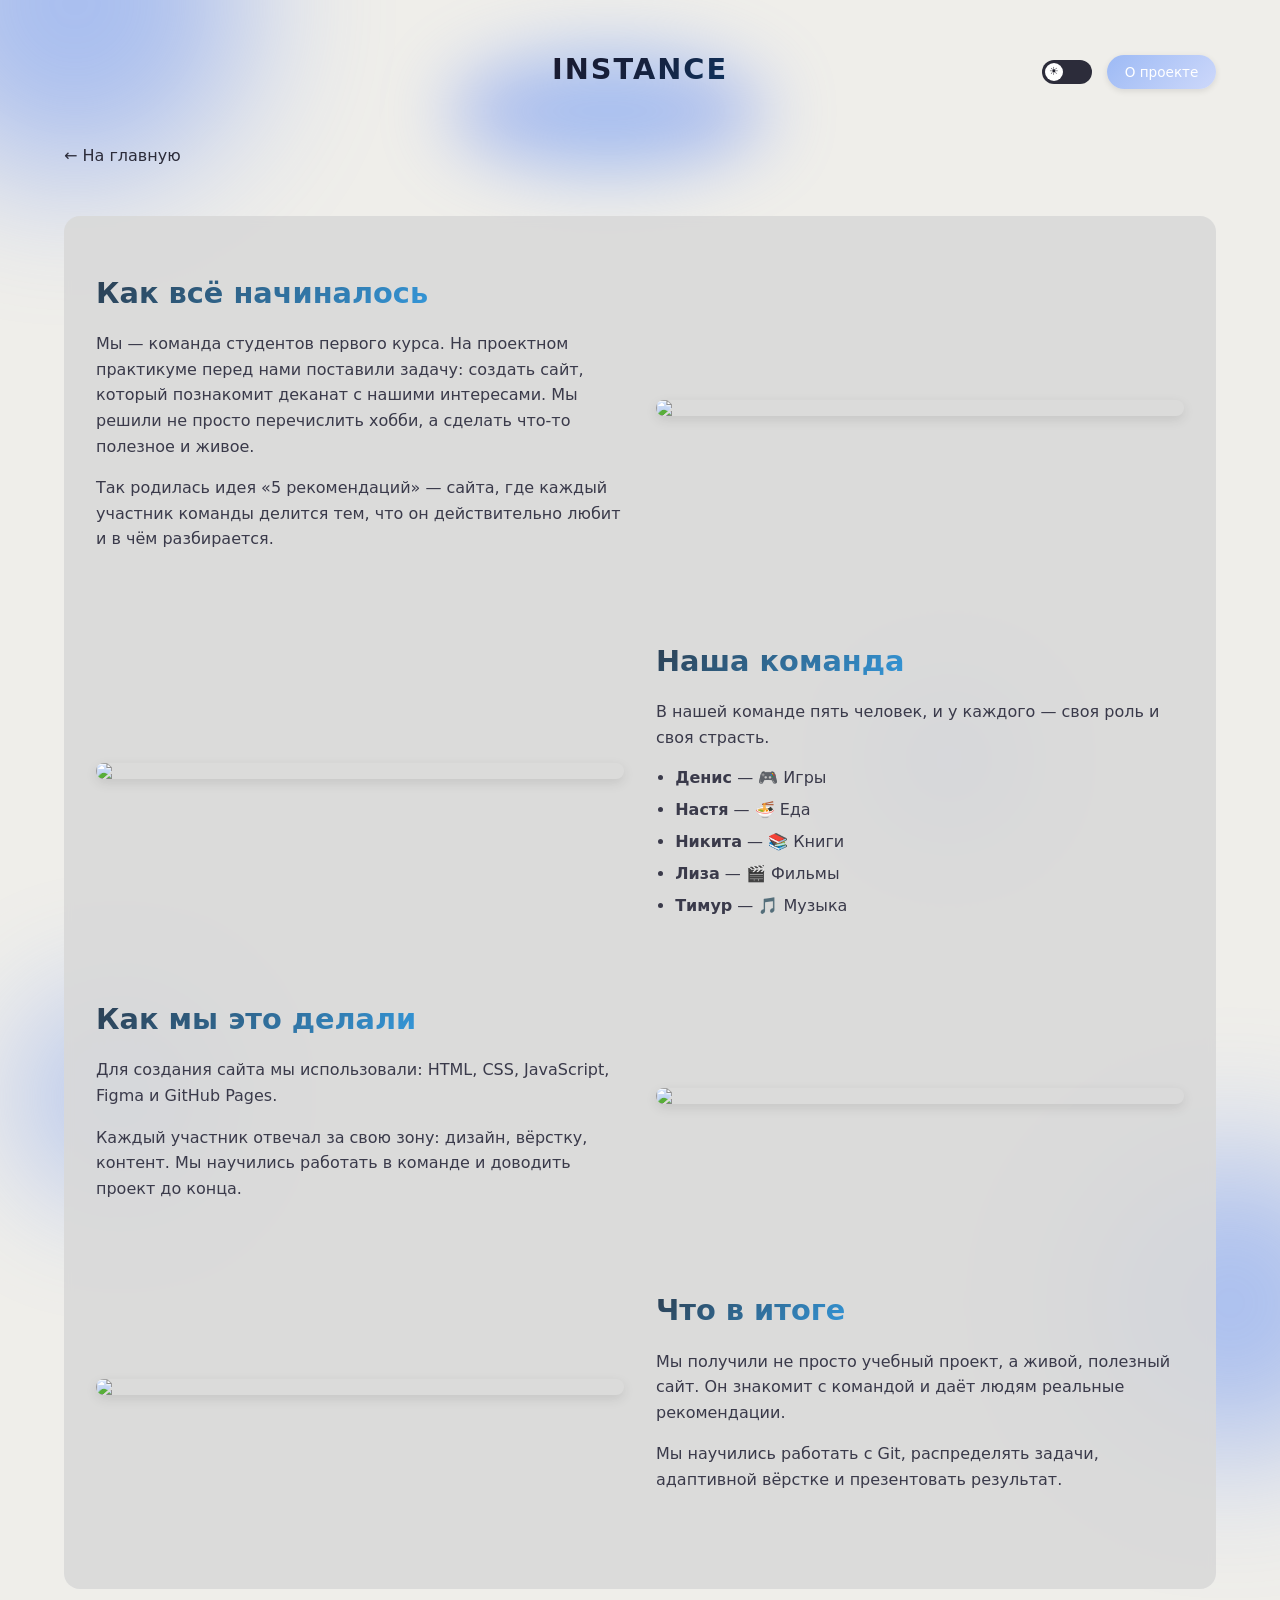
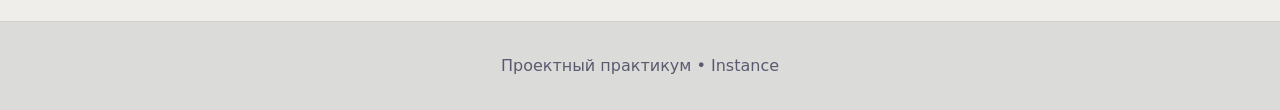
==== about.html @ b19db3bf "Update about.html" ====
<!DOCTYPE html>
<html lang="ru">
<head>
    <meta charset="UTF-8">
    <meta name="viewport" content="width=device-width, initial-scale=1.0">
    <title>О проекте — 5 рекомендаций</title>
    <link rel="stylesheet" href="style.css">
</head>
<script src="script.js"></script>
<body>
    <div class="circle-1"></div>
    <div class="circle-2"></div>
    <div class="circle-3"></div>
    <div class="circle-4"></div>
    <div class="circle-5"></div>

    <header class="page-header">
        <div class="container">
            <div class="header-content">
                <div class="header-left"></div>
                <div class="header-center">
                    <h1>INSTANCE</h1>
                </div>
                <div class="header-right">
                    <label class="theme-switch">
                        <input type="checkbox" id="themeToggle">
                        <span class="slider"></span>
                    </label>
                    <a href="about.html" class="about-link">О проекте</a>
                </div>
            </div>
        </div>
    </header>

    <main class="container">
        <a href="index.html" class="back-link">← На главную</a>
        
        <div class="about-section">
            <div class="about-block">
                <div class="about-text">
                    <h2>Как всё начиналось</h2>
                    <p>Мы — команда студентов первого курса. На проектном практикуме перед нами поставили задачу: создать сайт, который познакомит деканат с нашими интересами. Мы решили не просто перечислить хобби, а сделать что-то полезное и живое.</p>
                    <p>Так родилась идея «5 рекомендаций» — сайта, где каждый участник команды делится тем, что он действительно любит и в чём разбирается.</p>
                </div>
                <div class="about-photo">
                    <img src="https://placehold.co/600x400/4A6FA5/white?text=Как+всё+начиналось">
                </div>
            </div>

            <div class="about-block reverse">
                <div class="about-text">
                    <h2>Наша команда</h2>
                    <p>В нашей команде пять человек, и у каждого — своя роль и своя страсть.</p>
                    <ul>
                        <li><strong>Денис</strong> — 🎮 Игры</li>
                        <li><strong>Настя</strong> — 🍜 Еда</li>
                        <li><strong>Никита</strong> — 📚 Книги</li>
                        <li><strong>Лиза</strong> — 🎬 Фильмы</li>
                        <li><strong>Тимур</strong> — 🎵 Музыка</li>
                    </ul>
                </div>
                <div class="about-photo">
                    <img src= "https://placehold.co/600x400/6C5B7B/white?text=Наша+команда">
                </div>
            </div>

            <div class="about-block">
                <div class="about-text">
                    <h2>Как мы это делали</h2>
                    <p>Для создания сайта мы использовали: HTML, CSS, JavaScript, Figma и GitHub Pages.</p>
                    <p>Каждый участник отвечал за свою зону: дизайн, вёрстку, контент. Мы научились работать в команде и доводить проект до конца.</p>
                </div>
                <div class="about-photo">
                    <img src="https://placehold.co/600x400/5A8EF7/white?text=Технологии">
                </div>
            </div>

            <div class="about-block reverse">
                <div class="about-text">
                    <h2>Что в итоге</h2>
                    <p>Мы получили не просто учебный проект, а живой, полезный сайт. Он знакомит с командой и даёт людям реальные рекомендации.</p>
                    <p>Мы научились работать с Git, распределять задачи, адаптивной вёрстке и презентовать результат.</p>
                </div>
                <div class="about-photo">
                    <img src="https://placehold.co/600x400/9F7E7E/white?text=Результат">
                </div>
            </div>

        </div>
    </main>

    <footer>
        <div class="container">
            <p>Проектный практикум • Instance</p>
        </div>
    </footer>
    <script src="script.js"></script>
</body>
</html>
---- style.css ----
* {
    margin: 0;
    padding: 0;
    box-sizing: border-box;
}

body {
    font-family: system-ui, -apple-system, 'Segoe UI', Roboto, sans-serif;
    background: #EFEEEA;
    color: #1e1e2a;
    line-height: 1.5;
    min-height: 100vh;
    position: relative;
    overflow-x: hidden;
}

/* Кружочки с градиентом — 2 цвета */
/* Кружок 1 — розово-коричневый градиент */
.circle-1 {
    position: absolute;
    width: 350px;
    height: 350px;
    border-radius: 50%;
    background: radial-gradient(circle, #5a8ef7, #7591ee);
    top: -10%;
    left: -100px;
    filter: blur(70px);
    opacity: 0.5;
    z-index: 0;
    pointer-events: none;
}

/* Кружок 2 — сине-лавандовый градиент */
.circle-2 {
    position: absolute;
    width: 300px;
    height: 300px;
    border-radius: 50%;
    background: radial-gradient(circle, #5a8ef7, #7591ee);
    bottom: 15%;
    right: -100px;
    filter: blur(70px);
    opacity: 0.5;
    z-index: 0;
    pointer-events: none;
}

/* Кружок 3 — маленький, для акцента */
.circle-3 {
    position: absolute;
    width: 150px;
    height: 150px;
    border-radius: 50%;
    background: radial-gradient(circle,  #5a8ef7, #7591ee);
    top: 40%;
    right: 20%;
    filter: blur(50px);
    opacity: 0.4;
    z-index: 0;
    pointer-events: none;
}

.circle-4 {
    position: absolute;
    width: 200px;
    height: 200px;
    border-radius: 50%;
    background: radial-gradient(circle,#5a8ef7, #7591ee);
    bottom: 30%;
    left: 20px;
    filter: blur(65px);
    opacity: 0.45;
    z-index: 0;
    pointer-events: none;
}

/* Кружок 5 — маленький сверху справа */
.circle-5 {
    position: absolute;
    width: 320px;
    height: 120px;
    border-radius: 50%;
    background: radial-gradient(circle,  #5a8ef7, #7591ee);
    top: 3%;
    right: 40%;
    filter: blur(35px);
    opacity: 0.5;
    z-index: 0;
    pointer-events: none;
}

/* Всё остальное поверх кружочков */
.container, header, main, footer {
    position: relative;
    z-index: 1;
}

.container {
    max-width: 1200px;
    margin: 0 auto;
    padding: 0 1.5rem;
}

/* Остальные ваши стили (карточки, кнопки и т.д.) идут ниже */
.container {
    max-width: 1200px;
    margin: 0 auto;
    padding: 0 1.5rem;
}

/* Шапка — вровень с карточками, без фона */
.page-header {
    padding: 3rem 0 2rem 0;
    background: transparent;
}

.header-content {
    display: grid;
    grid-template-columns: 1fr auto 1fr;
    align-items: center;
    gap: 1rem;
}

.header-center {
    text-align: center;
}

.header-center h1 {
    font-size: 1.8rem;
    color: #2D2F36;
    margin-bottom: 0.3rem;
}

.header-center p {
    color: #7A7E89;
    font-size: 0.85rem;
    margin: 0;
}

.header-right {
    text-align: right;
}

/* Кнопка "О проекте" — градиентная */
.about-link {
    display: inline-flex;
    align-items: center;
    gap: 0.4rem;
    background: linear-gradient(135deg, #9dbaf5, #cdd8fa);
    color: white;
    text-decoration: none;
    font-weight: 500;
    font-size: 0.85rem;
    padding: 0.45rem 1.1rem;
    border-radius: 2rem;
    transition: all 0.3s ease;
    box-shadow: 0 2px 6px rgba(0, 0, 0, 0.1);
}

.about-link:hover {
    transform: translateY(-2px);
    box-shadow: 0 6px 14px rgba(74, 111, 165, 0.3);
    background: linear-gradient(135deg,  #5a8ef7, #7591ee);
}
/* Карточки участников */
.cards-grid {
    display: flex;
    flex-wrap: wrap;
    justify-content: center;
    gap: 2rem;
    margin: 3rem 0;
}

.card {
    background: rgba(217, 217, 217, 0.9);
    backdrop-filter: blur(4px);
    border-radius: 1rem;
    padding: 1.5rem;
    text-align: center;
    width: 220px;
    flex-shrink: 0;
    border: none;
    transition: all 0.3s ease;
}

.card:hover {
    transform: translateY(-5px);
}

.avatar {
    width: 100px;
    height: 100px;
    border-radius: 50%;
    object-fit: cover;
    margin-bottom: 1rem;
    border: 2px solid #fff;
}

.card h3 {
    font-size: 1.3rem;
    margin: 0.5rem 0 0.25rem;
    color: #2c2c3a;
}

.category {
    font-size: 0.8rem;
    background: rgba(0,0,0,0.1);
    display: inline-block;
    padding: 0.2rem 0.8rem;
    border-radius: 2rem;
    color: #4a4a5a;
}

.short-bio {
    font-size: 0.8rem;
    color: #5a5a6e;
    margin: 0.5rem 0;
}

.btn {
    display: inline-block;
    text-decoration: none;
    padding: 0.5rem 1.2rem;
    border-radius: 2rem;
    font-weight: 500;
    transition: all 0.3s ease;
    background: #2c2c3a;
    color: #fff;
}

.btn:hover {
    transform: scale(0.95);
}

/* Индивидуальные цвета при наведении */
.card-denis:hover {
    background: #BDC4B1;
}
.card-denis:hover .btn {
    background: #BDC4B1;
}

.card-nastya:hover {
    background: #9F7E7E;
}
.card-nastya:hover .btn {
    background: #9F7E7E;
}

.card-nikita:hover {
    background: #849CBD;
}
.card-nikita:hover .btn {
    background: #849CBD;
}

.card-liza:hover {
    background: #A1A1A1;
}
.card-liza:hover .btn {
    background: #A1A1A1;
}

.card-timur:hover {
    background: #8F93C1;
}
.card-timur:hover .btn {
    background: #8F93C1;
}

/* На широких экранах — все 5 карточек в одну строку */
@media (min-width: 1300px) {
    .cards-grid {
        flex-wrap: nowrap;
    }
}

/* Блок случайного факта */
.random-fact-section {
    background: rgba(217, 217, 217, 0.9);
    backdrop-filter: blur(4px);
    border-radius: 1rem;
    padding: 2rem;
    text-align: center;
    margin: 2rem 0;
}

.generate-fact-btn {
    background: #2c2c3a;
    color: #fff;
    border: none;
    padding: 0.8rem 2rem;
    border-radius: 2rem;
    font-size: 1rem;
    font-weight: 600;
    cursor: pointer;
    transition: 0.2s;
    margin-bottom: 1.5rem;
}

.generate-fact-btn:hover {
    background: #4a4a5a;
    transform: scale(1.02);
}

.fact-display {
    font-size: 1rem;
    background: #EFEEEA;
    padding: 1rem;
    border-radius: 0.75rem;
    border: 1px solid rgba(0,0,0,0.05);
    line-height: 1.4;
    color: #2c2c3a;
}

/* Навигация */
.back-link {
    display: inline-block;
    margin: 1rem 0;
    color: #2c2c3a;
    text-decoration: none;
    font-weight: 500;
}

.back-link:hover {
    text-decoration: underline;
}

/* Персональная страница */
.info-card {
    background: rgba(217, 217, 217, 0.9);
    backdrop-filter: blur(4px);
    border-radius: 1rem;
    padding: 1.8rem;
    margin: 2rem 0;
}

.info-header {
    display: flex;
    align-items: center;
    gap: 1.5rem;
    margin-bottom: 1.5rem;
}

.info-avatar {
    width: 100px;
    height: 100px;
    border-radius: 50%;
    object-fit: cover;
    border: 2px solid #fff;
}

.info-title h1 {
    font-size: 1.8rem;
    color: #2c2c3a;
}

.category-badge {
    background: rgba(0,0,0,0.1);
    padding: 0.2rem 0.8rem;
    border-radius: 2rem;
    font-size: 0.8rem;
    color: #4a4a5a;
    display: inline-block;
}

.info-content p {
    margin: 0.5rem 0;
    color: #3a3a4a;
}

/* Список рекомендаций */
.facts-list {
    display: flex;
    flex-direction: column;
    gap: 1rem;
    margin: 2rem 0;
}

.fact-item {
    background: rgba(217, 217, 217, 0.9);
    backdrop-filter: blur(4px);
    border-radius: 0.75rem;
    padding: 1rem;
    display: flex;
    gap: 1.2rem;
    align-items: center;
    transition: 0.2s;
}

.fact-item:hover {
    background: #c9c9c9;
    transform: translateX(5px);
}

.fact-item img {
    width: 80px;
    height: 80px;
    border-radius: 0.5rem;
    object-fit: cover;
}

.fact-text h3 {
    font-size: 1rem;
    margin-bottom: 0.3rem;
    color: #2c2c3a;
}

.fact-text p {
    font-size: 0.85rem;
    color: #5a5a6e;
}

/* Страница "О проекте" */
.about-section {
    background: rgba(217, 217, 217, 0.9);
    backdrop-filter: blur(4px);
    border-radius: 1rem;
    padding: 2rem;
    margin: 2rem 0;
}

.about-section h1 {
    font-size: 2rem;
    margin-bottom: 1.5rem;
    color: #2c2c3a;
}

.about-section h2 {
    font-size: 1.3rem;
    margin: 1.5rem 0 0.8rem;
    color: #2c2c3a;
}

.about-section p {
    color: #3a3a4a;
    line-height: 1.6;
}

.tech-list, .role-list {
    list-style: none;
    margin: 1rem 0;
}

.tech-list li, .role-list li {
    margin: 0.5rem 0;
    padding-left: 1.5rem;
    position: relative;
}

.tech-list li::before, .role-list li::before {
    content: "✦";
    color: #2c2c3a;
    position: absolute;
    left: 0;
}

/* Футер */
footer {
    text-align: center;
    padding: 2rem;
    margin-top: 2rem;
    border-top: 1px solid rgba(0,0,0,0.05);
    color: #5a5a6e;
    background: rgba(255,255,255,0.3);
    backdrop-filter: blur(2px);
}

footer a {
    color: #2c2c3a;
    text-decoration: none;
}

footer a:hover {
    text-decoration: underline;
}

/* Адаптивность */
@media (max-width: 700px) {
    .fact-item {
        flex-direction: column;
        text-align: center;
    }
    .info-header {
        flex-direction: column;
        text-align: center;
    }
    .cards-grid {
        gap: 1rem;
    }
    .card {
        width: calc(50% - 1rem);
    }
}

@media (max-width: 480px) {
    .card {
        width: 100%;
    }
}
/* ===== ТУМБЛЕР (переключатель темы) ===== */
.theme-switch {
    position: relative;
    display: inline-block;
    width: 50px;
    height: 24px;
    margin-right: 10px;
    vertical-align: middle;
}

.theme-switch input {
    opacity: 0;
    width: 0;
    height: 0;
}

.slider {
    position: absolute;
    cursor: pointer;
    top: 0;
    left: 0;
    right: 0;
    bottom: 0;
    background-color: #2c2c3a;
    transition: 0.3s;
    border-radius: 34px;
}

.slider:before {
    position: absolute;
    content: "☀️";
    height: 18px;
    width: 18px;
    left: 3px;
    bottom: 3px;
    background-color: white;
    transition: 0.3s;
    border-radius: 50%;
    display: flex;
    align-items: center;
    justify-content: center;
    font-size: 11px;
}

input:checked + .slider {
    background-color: #5A8EF7;
}

input:checked + .slider:before {
    content: "🌙";
    transform: translateX(26px);
}

/* НОВЫЙ БЛОК: ТЁМНАЯ ТЕМА */
body.dark-theme {
    background: #0A0E17;
    color: #E8EDF2;
}

body.dark-theme .card {
    background: rgba(20, 30, 45, 0.9);
    border: 1px solid rgba(90, 142, 247, 0.2);
}

body.dark-theme .card h3,
body.dark-theme .info-title h1,
body.dark-theme .about-section h1,
body.dark-theme .about-section h2 {
    color: #E8EDF2;
}

body.dark-theme .category,
body.dark-theme .category-badge {
    background: rgba(90, 142, 247, 0.2);
    color: #A8C7FA;
}

body.dark-theme .short-bio,
body.dark-theme .fact-text p,
body.dark-theme .info-content p,
body.dark-theme .about-section p {
    color: #B0BDCC;
}

body.dark-theme .btn {
    background: #1E3A5F;
    color: #A8C7FA;
    border: 1px solid rgba(90, 142, 247, 0.3);
}

body.dark-theme .random-fact-section,
body.dark-theme .info-card,
body.dark-theme .fact-item,
body.dark-theme .about-section {
    background: rgba(20, 30, 45, 0.9);
}

body.dark-theme .fact-display {
    background: #0A0E17;
    color: #E8EDF2;
    border: 1px solid rgba(90, 142, 247, 0.2);
}

body.dark-theme .back-link {
    color: #A8C7FA;
}

body.dark-theme footer {
    background: rgba(10, 14, 23, 0.9);
    border-top: 1px solid rgba(90, 142, 247, 0.2);
}

body.dark-theme footer a {
    color: #A8C7FA;
}

body.dark-theme .about-link {
    background: linear-gradient(135deg, #1E3A5F, #0F2B42);
    color: #A8C7FA;
    border: 1px solid rgba(90, 142, 247, 0.3);
}

body.dark-theme .about-link:hover {
    background: linear-gradient(135deg, #2A4A7A, #1A3A5A);
    color: white;
}

@media (max-width: 600px) {
    .theme-switch {
        width: 40px;
        height: 20px;
    }
    .slider:before {
        height: 14px;
        width: 14px;
        font-size: 9px;
    }
    input:checked + .slider:before {
        transform: translateX(20px);
    }
}
/* ===== ФОН ОДИНАКОВЫЙ НА ВСЕХ СТРАНИЦАХ ===== */
body, body.dark-theme {
    background: #EFEEEA !important;
}

body.dark-theme {
    background: #0A0E17 !important;
}

/* Убираем лишние фоны у внутренних блоков */
.about-section,
.info-card,
.random-fact-section,
.fact-item,
.facts-list,
.page-header,
footer {
    background: transparent !important;
}

/* Возвращаем фон только карточкам и контентным блокам */
.card,
.about-section,
.info-card,
.random-fact-section,
.fact-item,
footer {
    background: rgba(217, 217, 217, 0.9) !important;
}

body.dark-theme .card,
body.dark-theme .about-section,
body.dark-theme .info-card,
body.dark-theme .random-fact-section,
body.dark-theme .fact-item,
body.dark-theme footer {
    background: rgba(20, 30, 45, 0.9) !important;
}
/* ===== ИСПРАВЛЕНИЕ: МЕНЯЕТСЯ ВСЯ КАРТОЧКА, А НЕ ТОЛЬКО КНОПКА ===== */
.card-denis:hover,
.card-nastya:hover,
.card-nikita:hover,
.card-liza:hover,
.card-timur:hover {
    transition: all 0.3s ease;
}

/* Светлая тема */
body:not(.dark-theme) .card-denis:hover {
    background: #BDC4B1 !important;
}
body:not(.dark-theme) .card-nastya:hover {
    background: #9F7E7E !important;
}
body:not(.dark-theme) .card-nikita:hover {
    background: #849CBD !important;
}
body:not(.dark-theme) .card-liza:hover {
    background: #A1A1A1 !important;
}
body:not(.dark-theme) .card-timur:hover {
    background: #8F93C1 !important;
}

/* Тёмная тема — тоже меняется вся карточка */
body.dark-theme .card-denis:hover {
    background: #BDC4B1 !important;
    border-color: #BDC4B1 !important;
}
body.dark-theme .card-nastya:hover {
    background: #9F7E7E !important;
    border-color: #9F7E7E !important;
}
body.dark-theme .card-nikita:hover {
    background: #849CBD !important;
    border-color: #849CBD !important;
}
body.dark-theme .card-liza:hover {
    background: #A1A1A1 !important;
    border-color: #A1A1A1 !important;
}
body.dark-theme .card-timur:hover {
    background: #8F93C1 !important;
    border-color: #8F93C1 !important;
}

/* Чтобы кнопка тоже менялась синхронно */
.card-denis:hover .btn,
.card-nastya:hover .btn,
.card-nikita:hover .btn,
.card-liza:hover .btn,
.card-timur:hover .btn {
    background: inherit !important;
}

body:not(.dark-theme) .card-denis:hover .btn,
body:not(.dark-theme) .card-nastya:hover .btn,
body:not(.dark-theme) .card-nikita:hover .btn,
body:not(.dark-theme) .card-liza:hover .btn,
body:not(.dark-theme) .card-timur:hover .btn {
    background: #2c2c3a !important;
    color: white !important;
}

body.dark-theme .card-denis:hover .btn,
body.dark-theme .card-nastya:hover .btn,
body.dark-theme .card-nikita:hover .btn,
body.dark-theme .card-liza:hover .btn,
body.dark-theme .card-timur:hover .btn {
    background: white !important;
    color: #0A0E17 !important;
}

/* ===== СТРАНИЦА "О ПРОЕКТЕ" - ЧЕРЕДОВАНИЕ ТЕКСТА И ФОТО (ПРОСТОЕ И РАБОЧЕЕ РЕШЕНИЕ) ===== */
/* ===== СТРАНИЦА "О ПРОЕКТЕ" - ЧЕРЕДОВАНИЕ ТЕКСТА И ФОТО (РАБОЧАЯ ВЕРСИЯ) ===== */
.about-section .about-block {
    display: grid;
    grid-template-columns: 1fr 1fr;
    gap: 2rem;
    align-items: center;
    margin-bottom: 3rem;
}

.about-section .about-block.reverse {
    direction: rtl;
}

.about-section .about-block.reverse > * {
    direction: ltr;
}

.about-section .about-text {
    width: 100%;
}

.about-section .about-photo {
    width: 100%;
}

.about-section .about-photo img {
    width: 100%;
    height: auto;
    border-radius: 1rem;
    display: block;
    box-shadow: 0 4px 12px rgba(0, 0, 0, 0.1);
}

/* Оформление текста */
.about-section .about-text h2 {
    font-size: 1.8rem;
    margin-bottom: 1rem;
    color: #2c2c3a;
}

.about-section .about-text p {
    color: #3a3a4a;
    line-height: 1.6;
    margin-bottom: 1rem;
}

.about-section .about-text ul {
    margin-top: 0.5rem;
    padding-left: 1.2rem;
}

.about-section .about-text li {
    margin: 0.5rem 0;
    color: #3a3a4a;
}

/* Тёмная тема */
body.dark-theme .about-section .about-text h2 {
    color: #E8EDF2;
}

body.dark-theme .about-section .about-text p,
body.dark-theme .about-section .about-text li {
    color: #B0BDCC;
}

/* На телефонах — всё в столбик */
@media (max-width: 768px) {
    .about-section .about-block,
    .about-section .about-block.reverse {
        grid-template-columns: 1fr !important;
        direction: ltr !important;
    }
}

    /* ТЕСТОВОЕ ПРАВИЛО - САМОЕ СИЛЬНОЕ */
.about-block.reverse {
    flex-direction: row-reverse !important;
    
}
/* ===== ИСПРАВЛЕНИЕ: ЦВЕТ ЗАГОЛОВКОВ В ТЁМНОЙ ТЕМЕ ===== */
body.dark-theme .fact-text h3 {
    color: #FFFFFF !important;
}

/* Также исправляем цвет категорий в карточках */
body.dark-theme .category,
body.dark-theme .category-badge {
    background: rgba(90, 142, 247, 0.2);
    color: #A8C7FA !important;
}

/* Цвет описаний в блоках рекомендаций */
body.dark-theme .fact-text p {
    color: #CCCCCC !important;
}

/* Цвет названий на персональных страницах */
body.dark-theme .info-title h1 {
    color: #FFFFFF !important;
}

/* Цвет текста в карточках на главной */
body.dark-theme .card h3 {
    color: #FFFFFF !important;
}

body.dark-theme .short-bio {
    color: #DDDDDD !important;
}
/* ===== СОВРЕМЕННЫЕ ГРАДИЕНТЫ ДЛЯ ЗАГОЛОВКОВ ===== */

/* Светлая тема - градиент для главного заголовка */
.header-center h1 {
    background: linear-gradient(135deg, #1a1a2e, #16213e, #0f3460);
    -webkit-background-clip: text;
    background-clip: text;
    color: transparent !important;
    font-weight: 700;
    letter-spacing: 2px;
}

/*  НОВЫЙ БЛОК: ГРАДИЕНТЫ ДЛЯ ЗАГОЛОВКОВ */
body.dark-theme .header-center h1 {
    background: linear-gradient(135deg, #ffffff, #e0e0e0, #b0b0b0);
    -webkit-background-clip: text;
    background-clip: text;
    color: transparent !important;
}

/* Градиент для заголовков h2 (Как всё начиналось, Наша команда и т.д.) */
.about-section .about-text h2 {
    background: linear-gradient(135deg, #2c3e50, #3498db);
    -webkit-background-clip: text;
    background-clip: text;
    color: transparent !important;
    display: inline-block;
}

body.dark-theme .about-section .about-text h2 {
    background: linear-gradient(135deg, #ffffff, #a8c7fa, #5a8ef7);
    -webkit-background-clip: text;
    background-clip: text;
    color: transparent !important;
}

/* Градиент для имён в карточках */
.card h3 {
    background: linear-gradient(135deg, #2c3e50, #2c3e50);
    -webkit-background-clip: text;
    background-clip: text;
    color: transparent !important;
    font-weight: 700;
}

body.dark-theme .card h3 {
    background: linear-gradient(135deg, #ffffff, #e0e0ff);
    -webkit-background-clip: text;
    background-clip: text;
    color: transparent !important;
}

/* Градиент для названий игр/фильмов/книг */
.fact-text h3 {
    background: linear-gradient(135deg, #1a1a2e, #16213e);
    -webkit-background-clip: text;
    background-clip: text;
    color: transparent !important;
    font-weight: 600;
}

body.dark-theme .fact-text h3 {
    background: linear-gradient(135deg, #ffffff, #d4d4ff, #a8c7fa);
    -webkit-background-clip: text;
    background-clip: text;
    color: transparent !important;
}

/* Градиент для имени на персональной странице */
.info-title h1 {
    background: linear-gradient(135deg, #1a1a2e, #0f3460);
    -webkit-background-clip: text;
    background-clip: text;
    color: transparent !important;
}

body.dark-theme .info-title h1 {
    background: linear-gradient(135deg, #ffffff, #c8d8ff, #8aaeff);
    -webkit-background-clip: text;
    background-clip: text;
    color: transparent !important;
}

/* Ховер-эффект для заголовков */
.header-center h1,
.about-section .about-text h2,
.card h3,
.fact-text h3,
.info-title h1 {
    transition: all 0.3s ease;
}

.header-center h1:hover,
.about-section .about-text h2:hover,
.card h3:hover,
.fact-text h3:hover,
.info-title h1:hover {
    letter-spacing: 2px;
    transform: scale(1.02);
}
@import url('https://fonts.googleapis.com/css2?family=Inter:opsz,wght@14..32,300;14..32,400;14..32,500;14..32,600;14..32,700;14..32,800&display=swap');
@import url('https://fonts.googleapis.com/css2?family=Montserrat:wght@300;400;500;600;700;800;900&display=swap');

* {
    margin: 0;
    padding: 0;
    box-sizing: border-box;
}

body {
    font-family: 'Inter', 'Montserrat', system-ui, -apple-system, 'Segoe UI', Roboto, sans-serif;
}
/* ===== ИСПРАВЛЕНИЕ: ФОН ДЛЯ СЛУЧАЙНОГО ФАКТА В ТЁМНОЙ ТЕМЕ ===== */

/* Фон блока случайного факта */
body.dark-theme .random-fact-section {
    background: rgba(20, 30, 45, 0.9) !important;
    border: 1px solid rgba(90, 142, 247, 0.2);
}

/* Текст внутри блока - белый/светлый */
body.dark-theme .random-fact-section .fact-display {
    background: #0A0E17 !important;
    color: #E8EDF2 !important;
    border: 1px solid rgba(90, 142, 247, 0.2);
}

/* Или если хочешь градиент для текста факта */
body.dark-theme .fact-display {
    background: linear-gradient(90deg, #ffffff, #c8d8ff, #ffffff, #a0c0ff, #ffffff) !important;
    background-size: 300% auto !important;
    -webkit-background-clip: text !important;
    background-clip: text !important;
    color: transparent !important;
    animation: gradientMove 4s ease infinite;
}

/* Кнопка "Сгенерировать факт" в тёмной теме */
body.dark-theme .generate-fact-btn {
    background: linear-gradient(135deg, #1E3A5F, #2A4A7A, #1E3A5F);
    background-size: 200% 200%;
    color: white !important;
    border: 1px solid rgba(90, 142, 247, 0.3);
    animation: gradientBg 3s ease infinite;
}

body.dark-theme .generate-fact-btn:hover {
    background: linear-gradient(135deg, #2A4A7A, #3A5A8A, #2A4A7A);
    transform: scale(1.02);
}
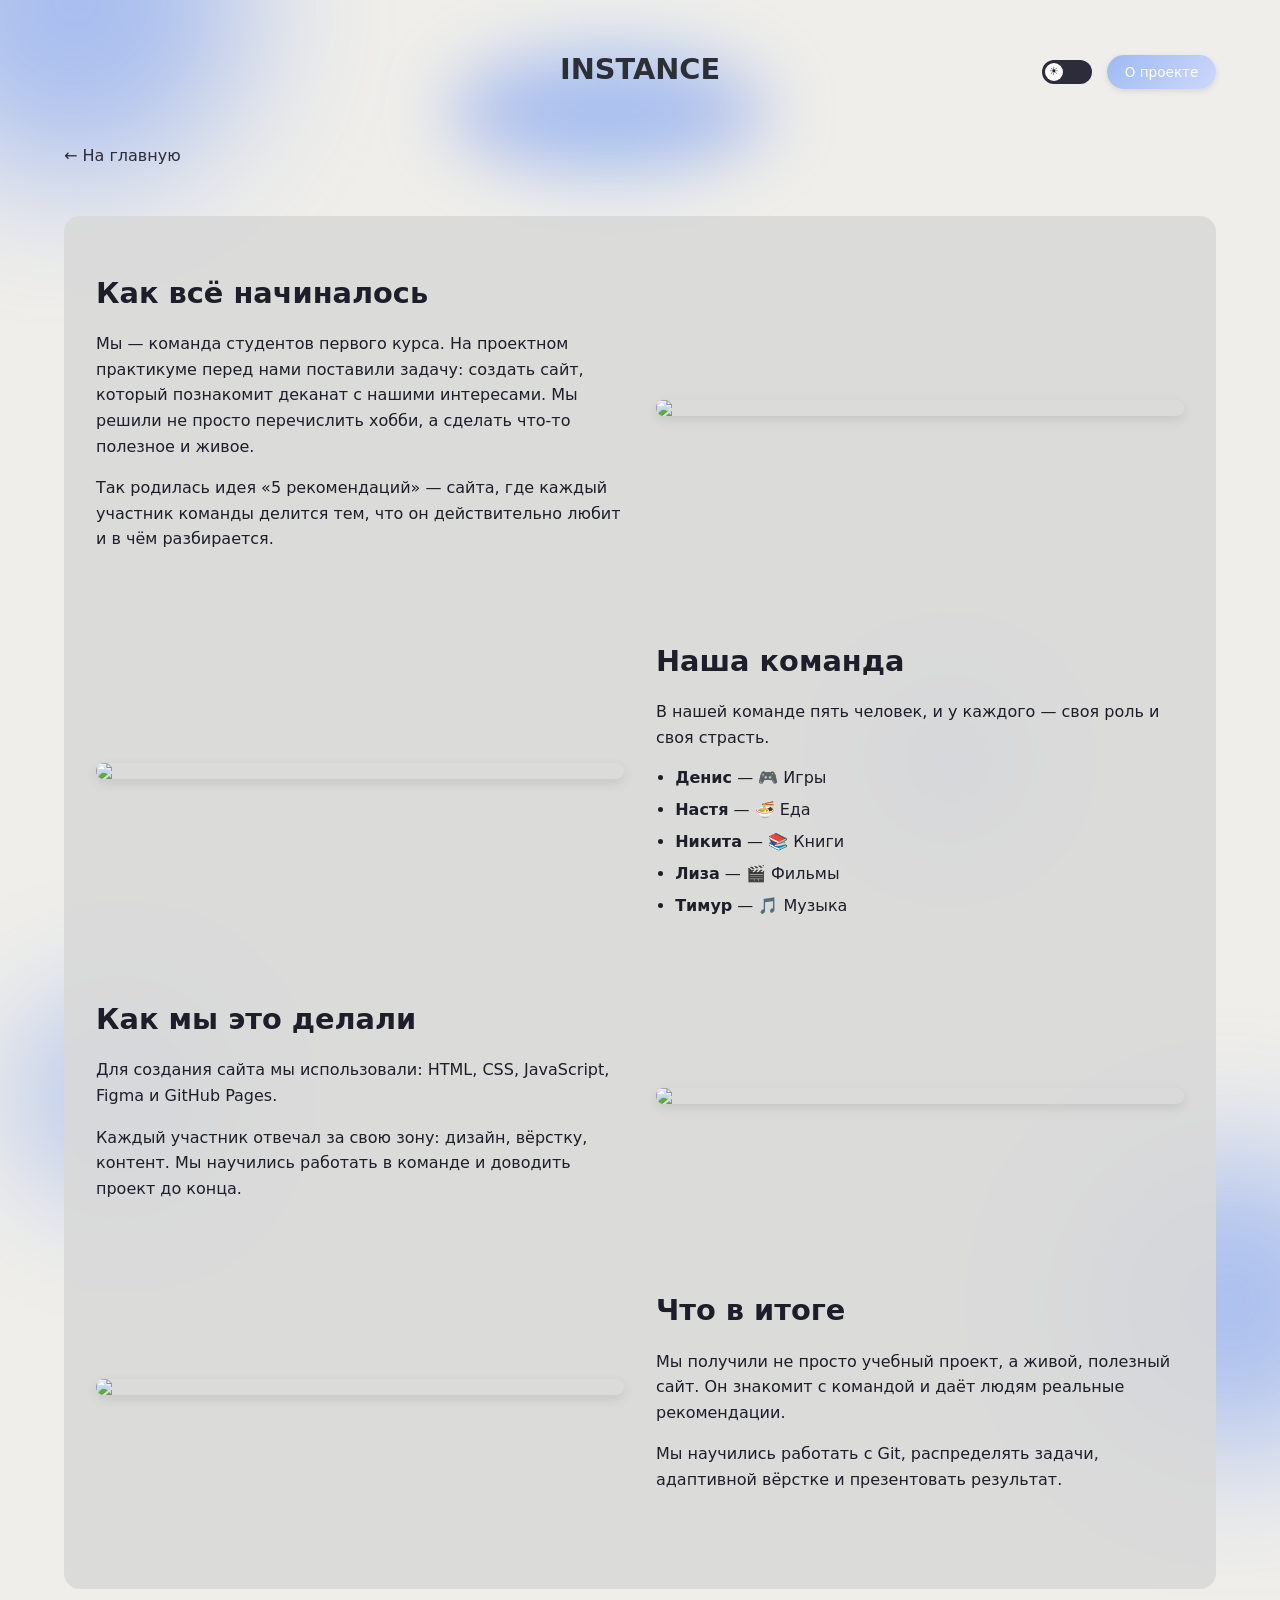
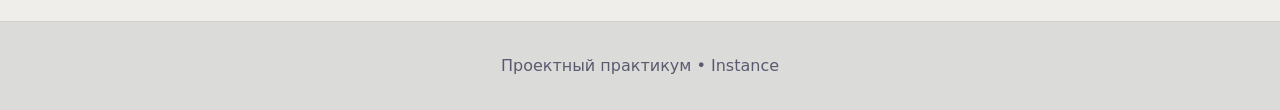
==== commit f364135f: "Update about.html" ====
--- a/about.html
+++ b/about.html
@@ -6,7 +6,6 @@
     <title>О проекте — 5 рекомендаций</title>
     <link rel="stylesheet" href="style.css">
 </head>
-<script src="script.js"></script>
 <body>
     <div class="circle-1"></div>
     <div class="circle-2"></div>
--- a/style.css
+++ b/style.css
@@ -188,8 +188,8 @@
 }
 
 .avatar {
-    width: 100px;
-    height: 100px;
+    width: 120px;
+    height: 120px;
     border-radius: 50%;
     object-fit: cover;
     margin-bottom: 1rem;
@@ -212,8 +212,7 @@
 }
 
 .short-bio {
-    font-size: 0.8rem;
-    color: #5a5a6e;
+    font-size: 0.9rem;
     margin: 0.5rem 0;
 }
 
@@ -234,10 +233,10 @@
 
 /* Индивидуальные цвета при наведении */
 .card-denis:hover {
-    background: #BDC4B1;
+    background: #A1A1A1;
 }
 .card-denis:hover .btn {
-    background: #BDC4B1;
+    background: #A1A1A1;
 }
 
 .card-nastya:hover {
@@ -248,24 +247,24 @@
 }
 
 .card-nikita:hover {
-    background: #849CBD;
+    background: #849DBC;
 }
 .card-nikita:hover .btn {
-    background: #849CBD;
+    background: #849dbc;
 }
 
 .card-liza:hover {
-    background: #A1A1A1;
+    background: #BDC4B4;
 }
 .card-liza:hover .btn {
-    background: #A1A1A1;
+    background: #BDC4B4;
 }
 
 .card-timur:hover {
-    background: #8F93C1;
+    background: #9194B7;
 }
 .card-timur:hover .btn {
-    background: #8F93C1;
+    background: #9194B7;
 }
 
 /* На широких экранах — все 5 карточек в одну строку */
@@ -343,8 +342,8 @@
 }
 
 .info-avatar {
-    width: 100px;
-    height: 100px;
+    width: 120px;
+    height: 120px;
     border-radius: 50%;
     object-fit: cover;
     border: 2px solid #fff;
@@ -551,12 +550,15 @@
     transform: translateX(26px);
 }
 
-/* НОВЫЙ БЛОК: ТЁМНАЯ ТЕМА */
+/* Тёмная тема — меняем только фон, карточки и текст */
 body.dark-theme {
     background: #0A0E17;
     color: #E8EDF2;
 }
-
+/* Тёмная тема — цвет заголовка в шапке */
+body.dark-theme .header-center h1 {
+    color: #E8EDF2 !important;
+}
 body.dark-theme .card {
     background: rgba(20, 30, 45, 0.9);
     border: 1px solid rgba(90, 142, 247, 0.2);
@@ -688,41 +690,41 @@
 
 /* Светлая тема */
 body:not(.dark-theme) .card-denis:hover {
-    background: #BDC4B1 !important;
+    background: #A1A1A1 !important;
 }
 body:not(.dark-theme) .card-nastya:hover {
     background: #9F7E7E !important;
 }
 body:not(.dark-theme) .card-nikita:hover {
-    background: #849CBD !important;
+    background: #849DBC !important;
 }
 body:not(.dark-theme) .card-liza:hover {
-    background: #A1A1A1 !important;
+    background: #BDC4B4 !important;
 }
 body:not(.dark-theme) .card-timur:hover {
-    background: #8F93C1 !important;
+    background: #9194B7 !important;
 }
 
 /* Тёмная тема — тоже меняется вся карточка */
 body.dark-theme .card-denis:hover {
-    background: #BDC4B1 !important;
-    border-color: #BDC4B1 !important;
+    background: #A1A1A1 !important;
+    border-color: #A1A1A1 !important;
 }
 body.dark-theme .card-nastya:hover {
     background: #9F7E7E !important;
     border-color: #9F7E7E !important;
 }
 body.dark-theme .card-nikita:hover {
-    background: #849CBD !important;
-    border-color: #849CBD !important;
+    background: #849DBC !important;
+    border-color: #849DBC !important;
 }
 body.dark-theme .card-liza:hover {
-    background: #A1A1A1 !important;
-    border-color: #A1A1A1 !important;
+    background: #BDC4B4 !important;
+    border-color: #BDC4B4 !important;
 }
 body.dark-theme .card-timur:hover {
-    background: #8F93C1 !important;
-    border-color: #8F93C1 !important;
+    background: #9194B7 !important;
+    border-color: #9194B7 !important;
 }
 
 /* Чтобы кнопка тоже менялась синхронно */
@@ -753,29 +755,27 @@
 }
 
 /* ===== СТРАНИЦА "О ПРОЕКТЕ" - ЧЕРЕДОВАНИЕ ТЕКСТА И ФОТО (ПРОСТОЕ И РАБОЧЕЕ РЕШЕНИЕ) ===== */
-/* ===== СТРАНИЦА "О ПРОЕКТЕ" - ЧЕРЕДОВАНИЕ ТЕКСТА И ФОТО (РАБОЧАЯ ВЕРСИЯ) ===== */
 .about-section .about-block {
-    display: grid;
-    grid-template-columns: 1fr 1fr;
+    display: flex;
+    flex-direction: row;
     gap: 2rem;
     align-items: center;
     margin-bottom: 3rem;
+    justify-content: space-between;
 }
 
 .about-section .about-block.reverse {
-    direction: rtl;
-}
-
-.about-section .about-block.reverse > * {
-    direction: ltr;
+    flex-direction: row-reverse;
 }
 
 .about-section .about-text {
-    width: 100%;
+    flex: 1;
+    width: 50%;
 }
 
 .about-section .about-photo {
-    width: 100%;
+    flex: 1;
+    width: 50%;
 }
 
 .about-section .about-photo img {
@@ -823,193 +823,82 @@
 @media (max-width: 768px) {
     .about-section .about-block,
     .about-section .about-block.reverse {
-        grid-template-columns: 1fr !important;
-        direction: ltr !important;
-    }
-}
-
-    /* ТЕСТОВОЕ ПРАВИЛО - САМОЕ СИЛЬНОЕ */
-.about-block.reverse {
-    flex-direction: row-reverse !important;
+        flex-direction: column !important;
+    }
     
-}
-/* ===== ИСПРАВЛЕНИЕ: ЦВЕТ ЗАГОЛОВКОВ В ТЁМНОЙ ТЕМЕ ===== */
-body.dark-theme .fact-text h3 {
-    color: #FFFFFF !important;
-}
-
-/* Также исправляем цвет категорий в карточках */
-body.dark-theme .category,
+    .about-section .about-text,
+    .about-section .about-photo {
+        width: 100% !important;
+    }
+}
+/* ===== ТЕКСТ НА КАРТОЧКАХ (short-bio) — ЧИТАБЕЛЬНЫЙ ===== */
+/* Светлая тема — обычное состояние */
+.short-bio {
+    color: #2D2F36 !important;
+}
+
+/* Светлая тема — при наведении на карточку */
+.card-denis:hover .short-bio,
+.card-nastya:hover .short-bio,
+.card-nikita:hover .short-bio,
+.card-liza:hover .short-bio,
+.card-timur:hover .short-bio {
+    color: #1A1A1A !important;
+}
+
+/* Тёмная тема — обычное состояние */
+body.dark-theme .short-bio {
+    color: #E8EDF2 !important;
+}
+
+/* Тёмная тема — при наведении на карточку */
+body.dark-theme .card-denis:hover .short-bio,
+body.dark-theme .card-nastya:hover .short-bio,
+body.dark-theme .card-nikita:hover .short-bio,
+body.dark-theme .card-liza:hover .short-bio,
+body.dark-theme .card-timur:hover .short-bio {
+    color: #1A1A1A !important;
+}
+
+/* ===== ПЕРСОНАЛЬНЫЕ СТРАНИЦЫ: ТЕКСТ ===== */
+
+/* Светлая тема */
+.info-content p,
+.info-title h1,
+.fact-text h3,
+.fact-text p,
+.about-text h2,
+.about-text p,
+.about-text li,
+.category-badge {
+    color: #1e1e2a !important;
+}
+
+/* Тёмная тема */
+body.dark-theme .info-content p,
+body.dark-theme .info-title h1,
+body.dark-theme .fact-text h3,
+body.dark-theme .fact-text p,
+body.dark-theme .about-text h2,
+body.dark-theme .about-text p,
+body.dark-theme .about-text li,
 body.dark-theme .category-badge {
-    background: rgba(90, 142, 247, 0.2);
-    color: #A8C7FA !important;
-}
-
-/* Цвет описаний в блоках рекомендаций */
-body.dark-theme .fact-text p {
-    color: #CCCCCC !important;
-}
-
-/* Цвет названий на персональных страницах */
-body.dark-theme .info-title h1 {
-    color: #FFFFFF !important;
-}
-
-/* Цвет текста в карточках на главной */
-body.dark-theme .card h3 {
-    color: #FFFFFF !important;
-}
-
-body.dark-theme .short-bio {
-    color: #DDDDDD !important;
-}
-/* ===== СОВРЕМЕННЫЕ ГРАДИЕНТЫ ДЛЯ ЗАГОЛОВКОВ ===== */
-
-/* Светлая тема - градиент для главного заголовка */
-.header-center h1 {
-    background: linear-gradient(135deg, #1a1a2e, #16213e, #0f3460);
-    -webkit-background-clip: text;
-    background-clip: text;
-    color: transparent !important;
-    font-weight: 700;
-    letter-spacing: 2px;
-}
-
-/*  НОВЫЙ БЛОК: ГРАДИЕНТЫ ДЛЯ ЗАГОЛОВКОВ */
-body.dark-theme .header-center h1 {
-    background: linear-gradient(135deg, #ffffff, #e0e0e0, #b0b0b0);
-    -webkit-background-clip: text;
-    background-clip: text;
-    color: transparent !important;
-}
-
-/* Градиент для заголовков h2 (Как всё начиналось, Наша команда и т.д.) */
-.about-section .about-text h2 {
-    background: linear-gradient(135deg, #2c3e50, #3498db);
-    -webkit-background-clip: text;
-    background-clip: text;
-    color: transparent !important;
-    display: inline-block;
-}
-
-body.dark-theme .about-section .about-text h2 {
-    background: linear-gradient(135deg, #ffffff, #a8c7fa, #5a8ef7);
-    -webkit-background-clip: text;
-    background-clip: text;
-    color: transparent !important;
-}
-
-/* Градиент для имён в карточках */
-.card h3 {
-    background: linear-gradient(135deg, #2c3e50, #2c3e50);
-    -webkit-background-clip: text;
-    background-clip: text;
-    color: transparent !important;
-    font-weight: 700;
-}
-
-body.dark-theme .card h3 {
-    background: linear-gradient(135deg, #ffffff, #e0e0ff);
-    -webkit-background-clip: text;
-    background-clip: text;
-    color: transparent !important;
-}
-
-/* Градиент для названий игр/фильмов/книг */
-.fact-text h3 {
-    background: linear-gradient(135deg, #1a1a2e, #16213e);
-    -webkit-background-clip: text;
-    background-clip: text;
-    color: transparent !important;
-    font-weight: 600;
-}
-
-body.dark-theme .fact-text h3 {
-    background: linear-gradient(135deg, #ffffff, #d4d4ff, #a8c7fa);
-    -webkit-background-clip: text;
-    background-clip: text;
-    color: transparent !important;
-}
-
-/* Градиент для имени на персональной странице */
-.info-title h1 {
-    background: linear-gradient(135deg, #1a1a2e, #0f3460);
-    -webkit-background-clip: text;
-    background-clip: text;
-    color: transparent !important;
-}
-
-body.dark-theme .info-title h1 {
-    background: linear-gradient(135deg, #ffffff, #c8d8ff, #8aaeff);
-    -webkit-background-clip: text;
-    background-clip: text;
-    color: transparent !important;
-}
-
-/* Ховер-эффект для заголовков */
-.header-center h1,
-.about-section .about-text h2,
-.card h3,
-.fact-text h3,
-.info-title h1 {
-    transition: all 0.3s ease;
-}
-
-.header-center h1:hover,
-.about-section .about-text h2:hover,
-.card h3:hover,
-.fact-text h3:hover,
-.info-title h1:hover {
-    letter-spacing: 2px;
-    transform: scale(1.02);
-}
-@import url('https://fonts.googleapis.com/css2?family=Inter:opsz,wght@14..32,300;14..32,400;14..32,500;14..32,600;14..32,700;14..32,800&display=swap');
-@import url('https://fonts.googleapis.com/css2?family=Montserrat:wght@300;400;500;600;700;800;900&display=swap');
-
-* {
-    margin: 0;
-    padding: 0;
-    box-sizing: border-box;
-}
-
-body {
-    font-family: 'Inter', 'Montserrat', system-ui, -apple-system, 'Segoe UI', Roboto, sans-serif;
-}
-/* ===== ИСПРАВЛЕНИЕ: ФОН ДЛЯ СЛУЧАЙНОГО ФАКТА В ТЁМНОЙ ТЕМЕ ===== */
-
-/* Фон блока случайного факта */
-body.dark-theme .random-fact-section {
-    background: rgba(20, 30, 45, 0.9) !important;
-    border: 1px solid rgba(90, 142, 247, 0.2);
-}
-
-/* Текст внутри блока - белый/светлый */
-body.dark-theme .random-fact-section .fact-display {
-    background: #0A0E17 !important;
     color: #E8EDF2 !important;
-    border: 1px solid rgba(90, 142, 247, 0.2);
-}
-
-/* Или если хочешь градиент для текста факта */
-body.dark-theme .fact-display {
-    background: linear-gradient(90deg, #ffffff, #c8d8ff, #ffffff, #a0c0ff, #ffffff) !important;
-    background-size: 300% auto !important;
-    -webkit-background-clip: text !important;
-    background-clip: text !important;
-    color: transparent !important;
-    animation: gradientMove 4s ease infinite;
-}
-
-/* Кнопка "Сгенерировать факт" в тёмной теме */
-body.dark-theme .generate-fact-btn {
-    background: linear-gradient(135deg, #1E3A5F, #2A4A7A, #1E3A5F);
-    background-size: 200% 200%;
-    color: white !important;
-    border: 1px solid rgba(90, 142, 247, 0.3);
-    animation: gradientBg 3s ease infinite;
-}
-
-body.dark-theme .generate-fact-btn:hover {
-    background: linear-gradient(135deg, #2A4A7A, #3A5A8A, #2A4A7A);
-    transform: scale(1.02);
-}+}
+
+.quote {
+    font-style: italic;
+    font-size: 1.1rem;
+    text-align: center;
+    color: #1c1818;
+    margin: 2rem 0;
+    padding: 1rem;
+    border-top: 1px solid rgba(0,0,0,0.1);
+    border-bottom: 1px solid rgba(0,0,0,0.1);
+}
+
+body.dark-theme .quote {
+    color: #B0BDCC;
+    border-top: 1px solid rgba(255,255,255,0.1);
+    border-bottom: 1px solid rgba(255,255,255,0.1);
+}
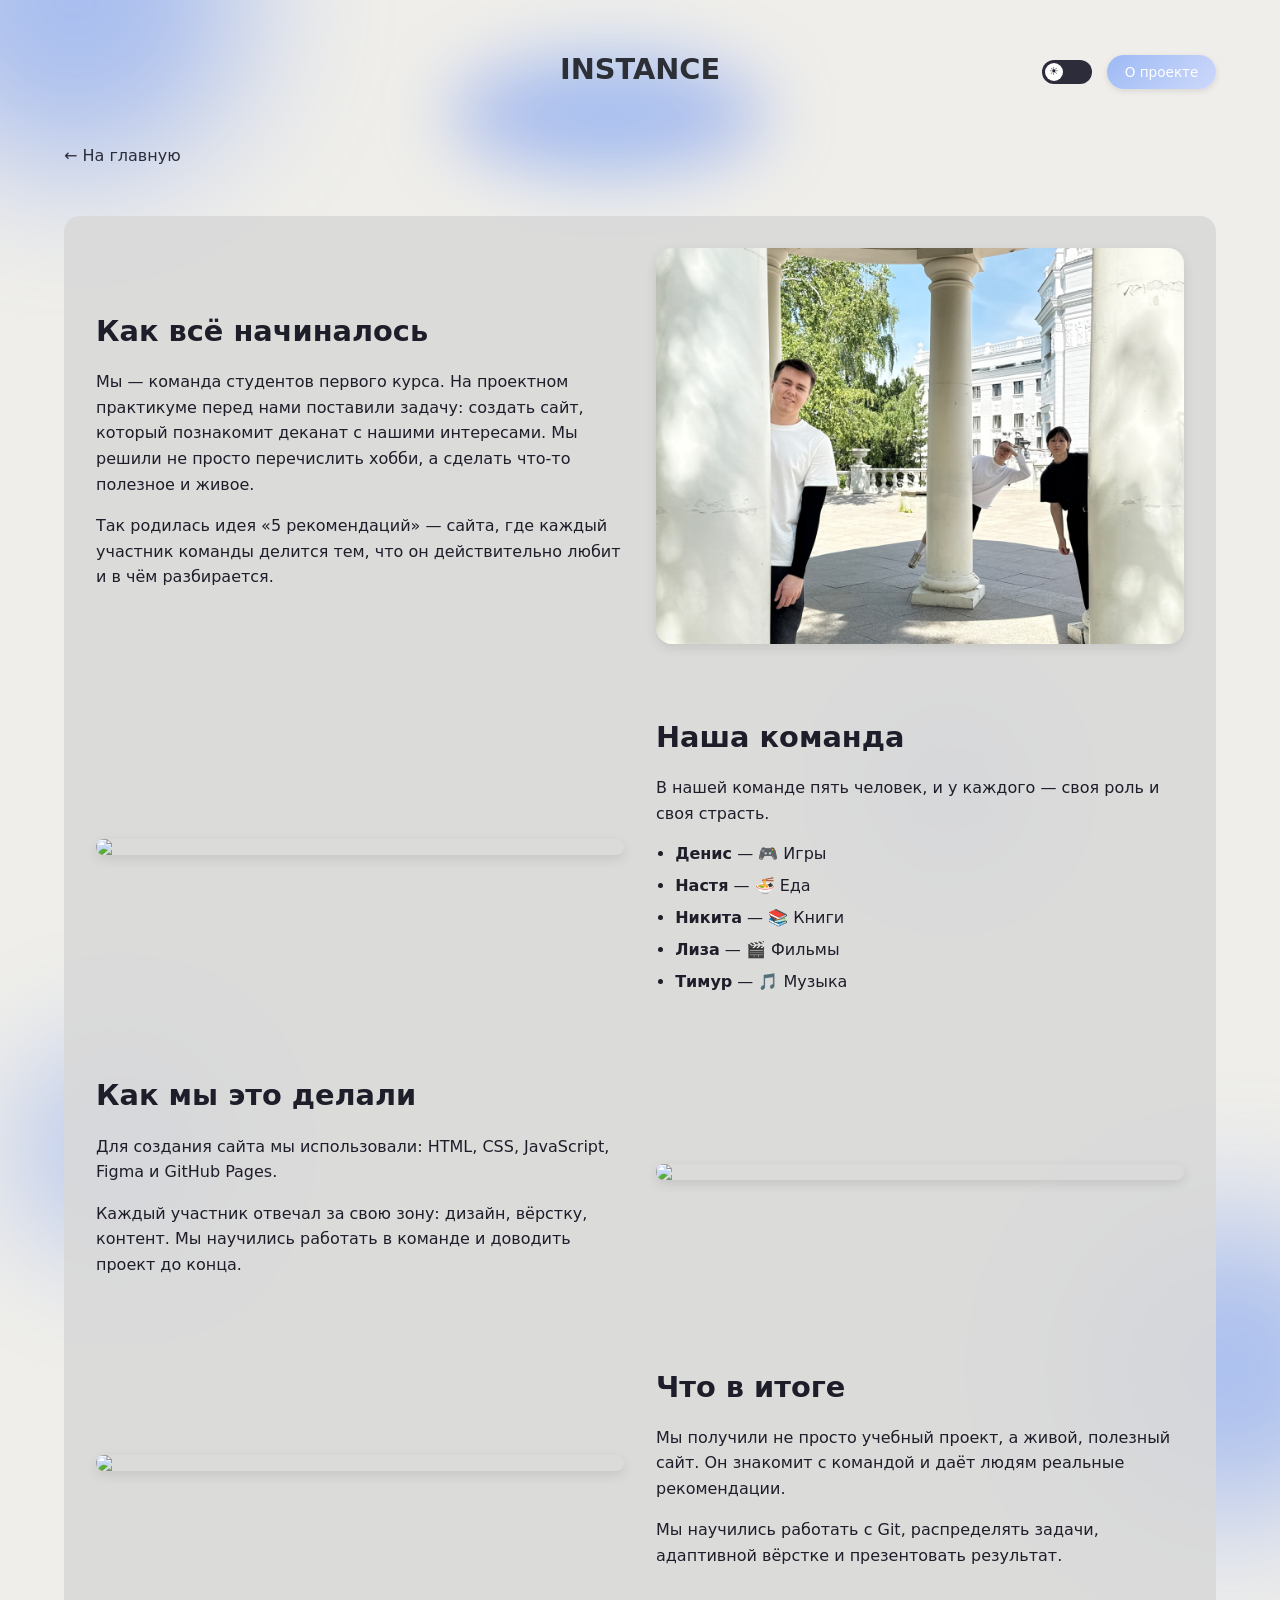
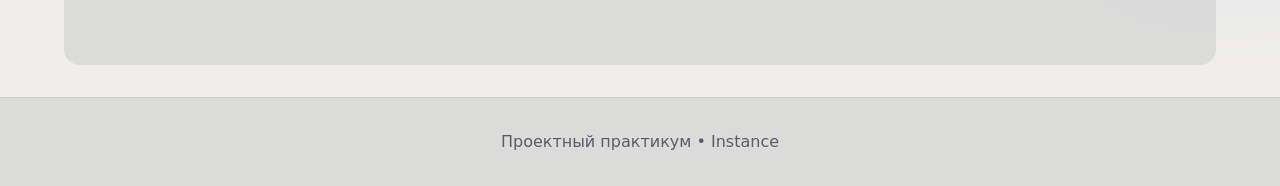
==== commit 07248f39: "Update about.html" ====
--- a/about.html
+++ b/about.html
@@ -42,7 +42,7 @@
                     <p>Так родилась идея «5 рекомендаций» — сайта, где каждый участник команды делится тем, что он действительно любит и в чём разбирается.</p>
                 </div>
                 <div class="about-photo">
-                    <img src="https://placehold.co/600x400/4A6FA5/white?text=Как+всё+начиналось">
+                    <img src="images/about-result.jpg">
                 </div>
             </div>
 
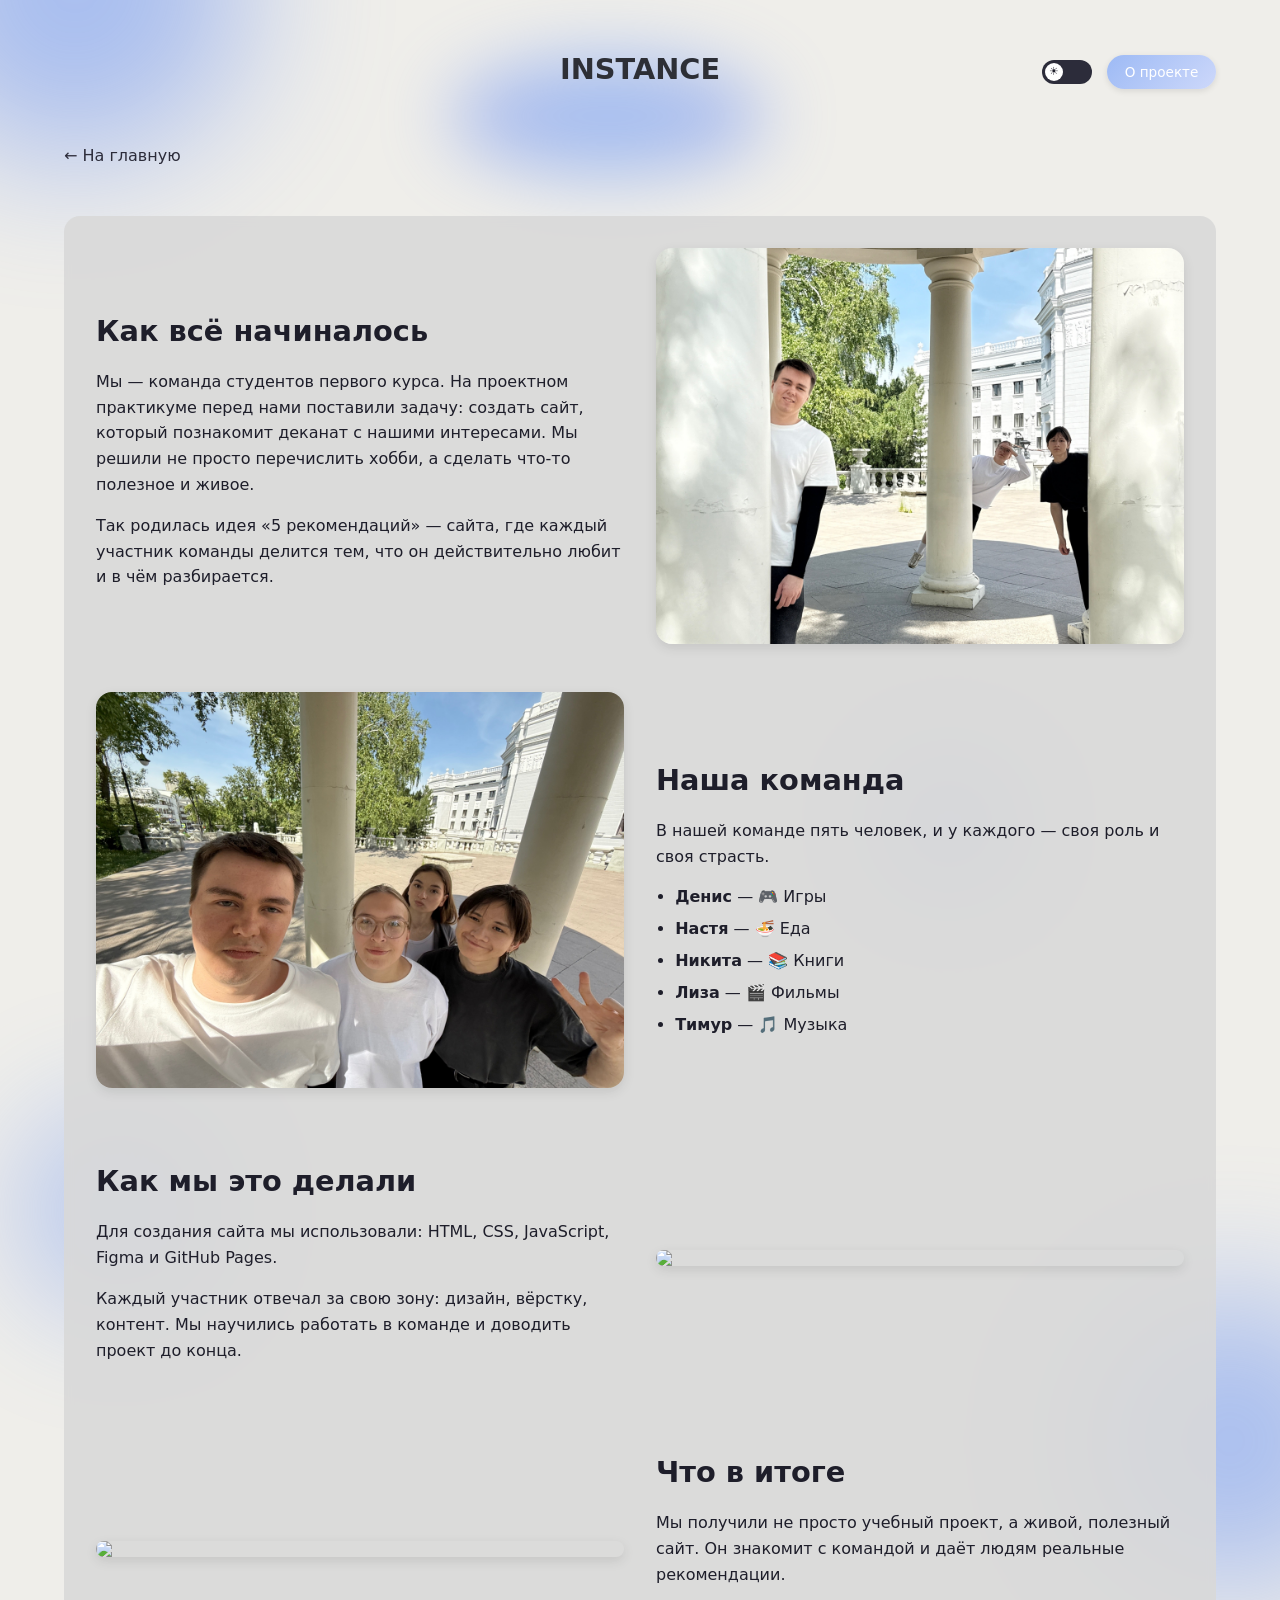
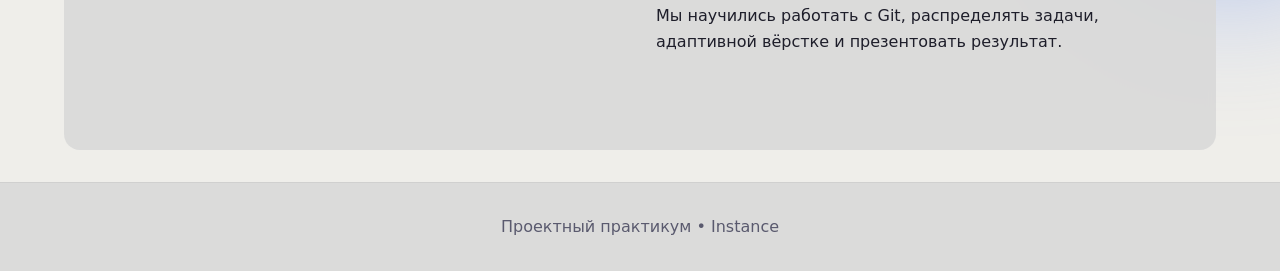
==== commit ff841c7c: "Update about.html" ====
--- a/about.html
+++ b/about.html
@@ -59,7 +59,7 @@
                     </ul>
                 </div>
                 <div class="about-photo">
-                    <img src= "https://placehold.co/600x400/6C5B7B/white?text=Наша+команда">
+                    <img src= "images/about-start.jpg">
                 </div>
             </div>
 
@@ -70,7 +70,7 @@
                     <p>Каждый участник отвечал за свою зону: дизайн, вёрстку, контент. Мы научились работать в команде и доводить проект до конца.</p>
                 </div>
                 <div class="about-photo">
-                    <img src="https://placehold.co/600x400/5A8EF7/white?text=Технологии">
+                    <img src="images/adout-">
                 </div>
             </div>
 
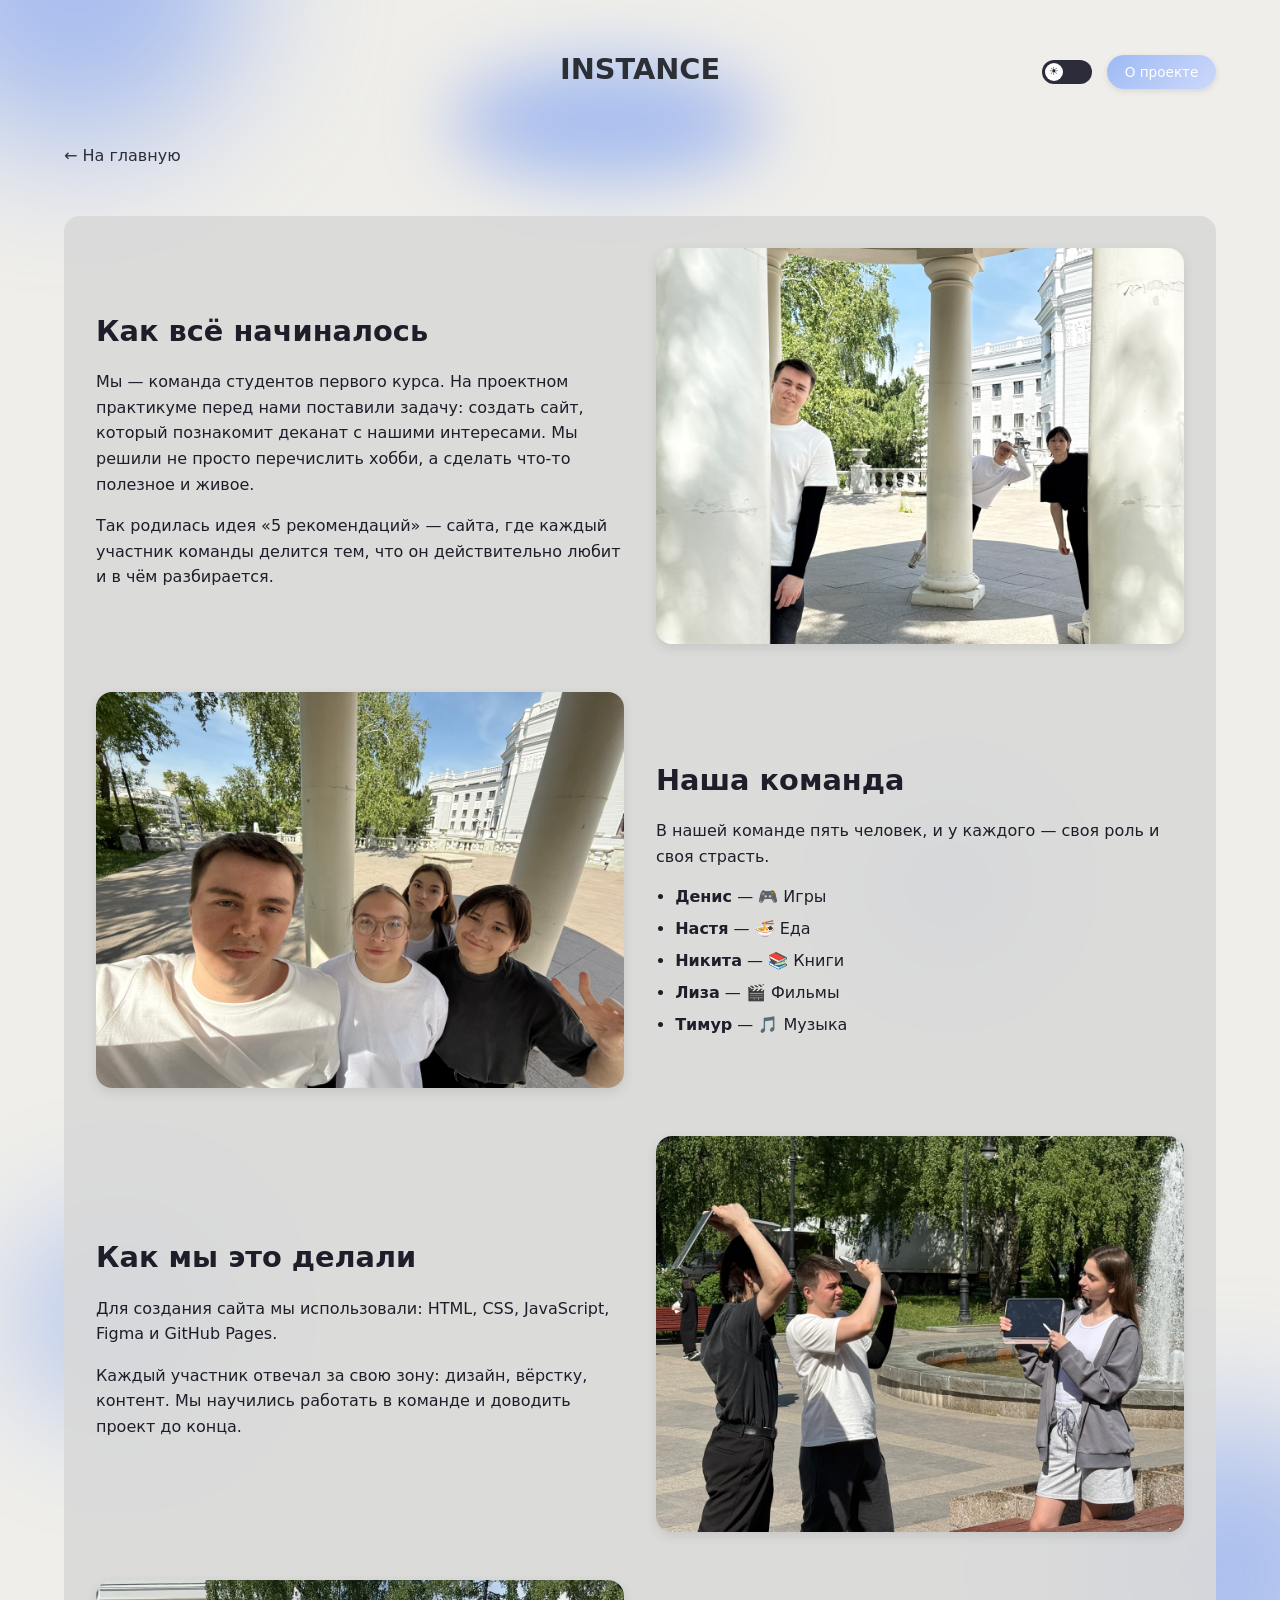
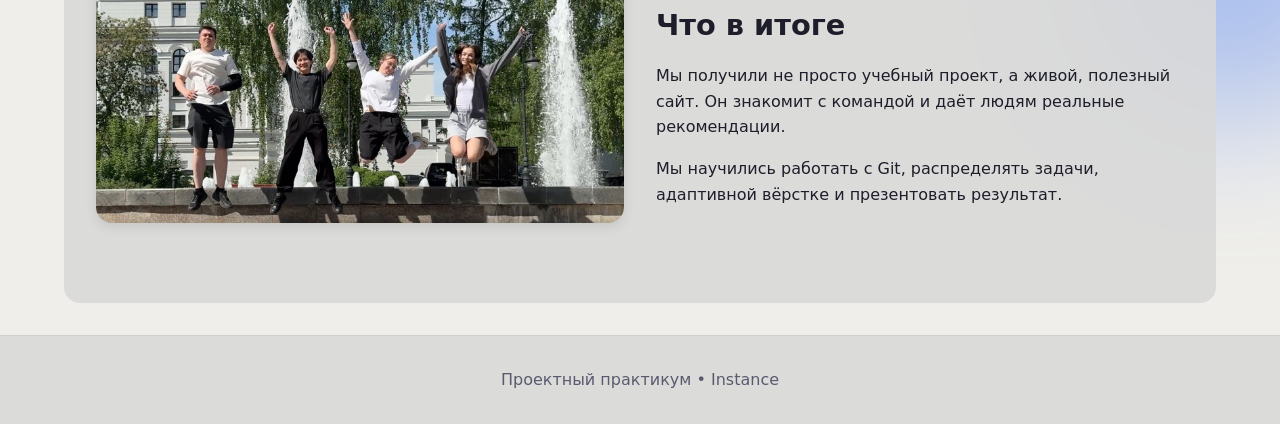
==== commit 8772ae63: "Update about.html" ====
--- a/about.html
+++ b/about.html
@@ -70,7 +70,7 @@
                     <p>Каждый участник отвечал за свою зону: дизайн, вёрстку, контент. Мы научились работать в команде и доводить проект до конца.</p>
                 </div>
                 <div class="about-photo">
-                    <img src="images/adout-">
+                    <img src="images/about-teams.jpg">
                 </div>
             </div>
 
@@ -81,7 +81,7 @@
                     <p>Мы научились работать с Git, распределять задачи, адаптивной вёрстке и презентовать результат.</p>
                 </div>
                 <div class="about-photo">
-                    <img src="https://placehold.co/600x400/9F7E7E/white?text=Результат">
+                    <img src="images/about-techs.jpg">
                 </div>
             </div>
 
